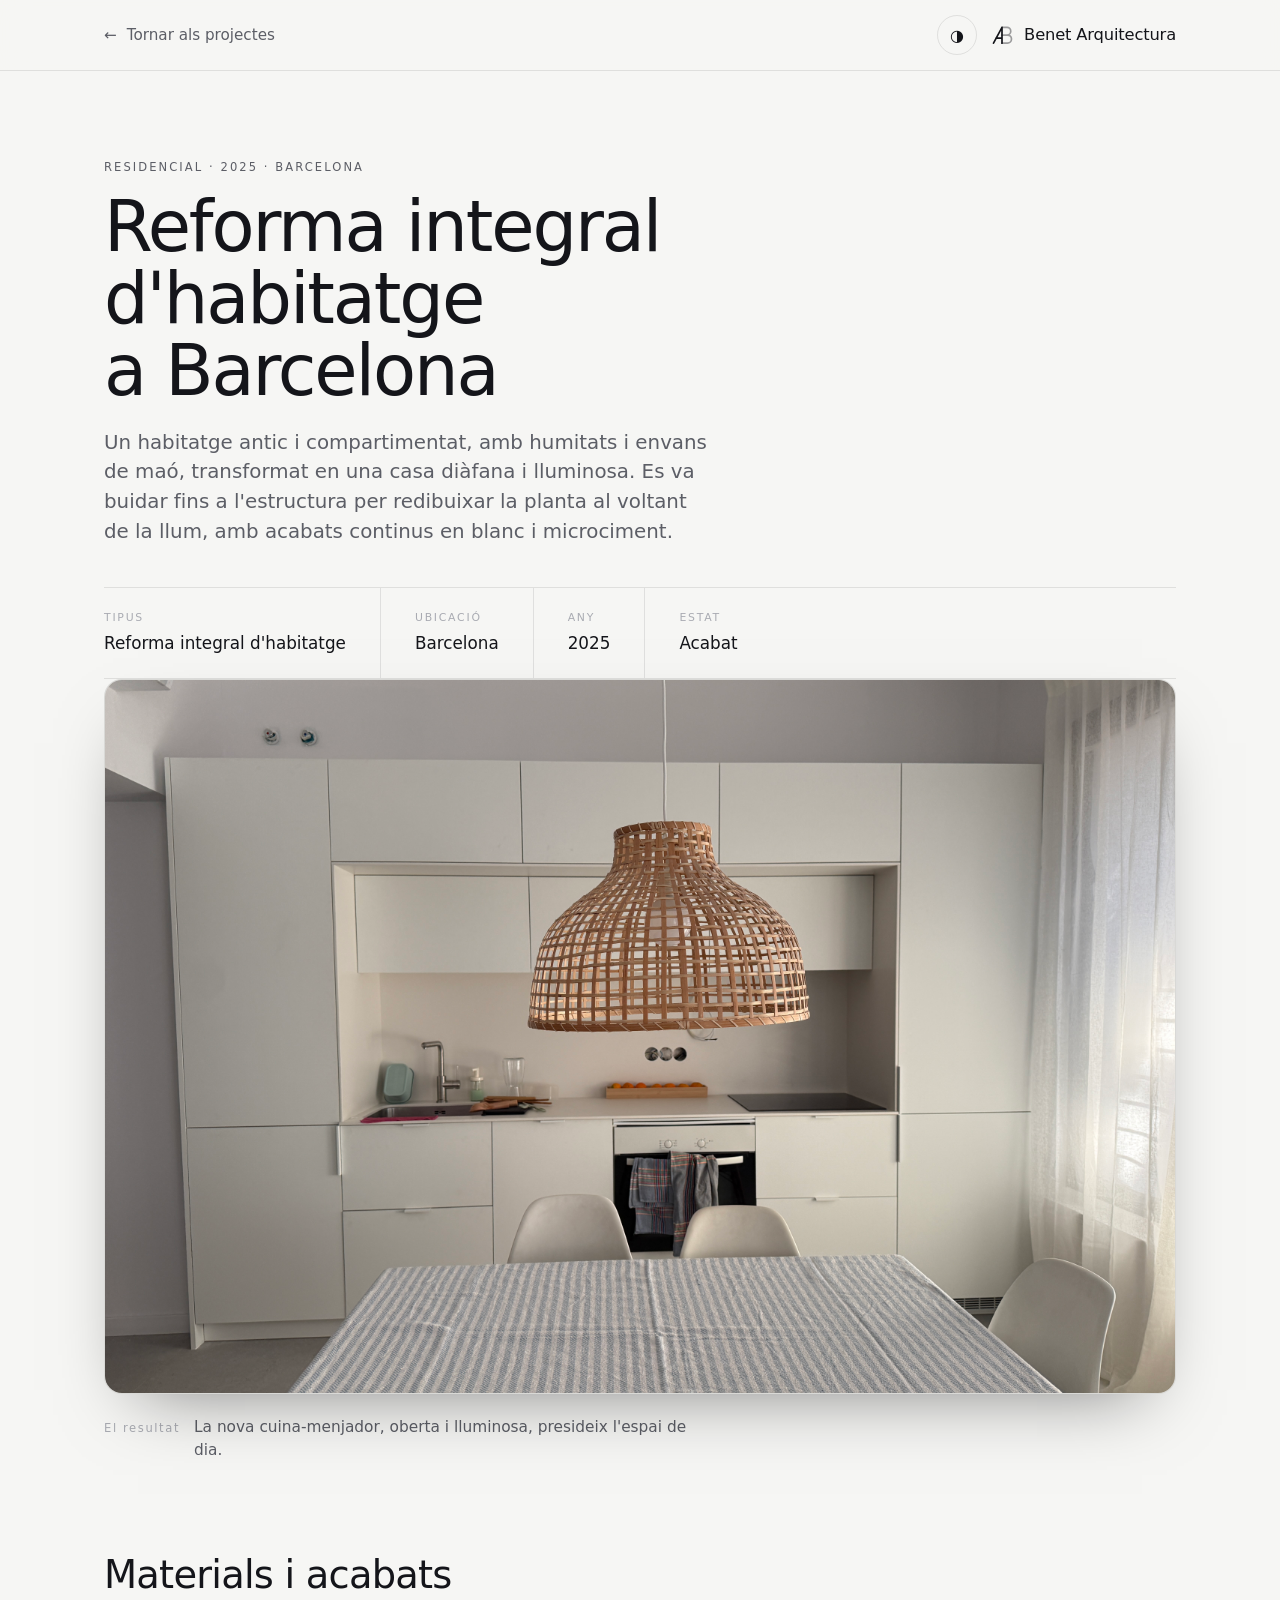
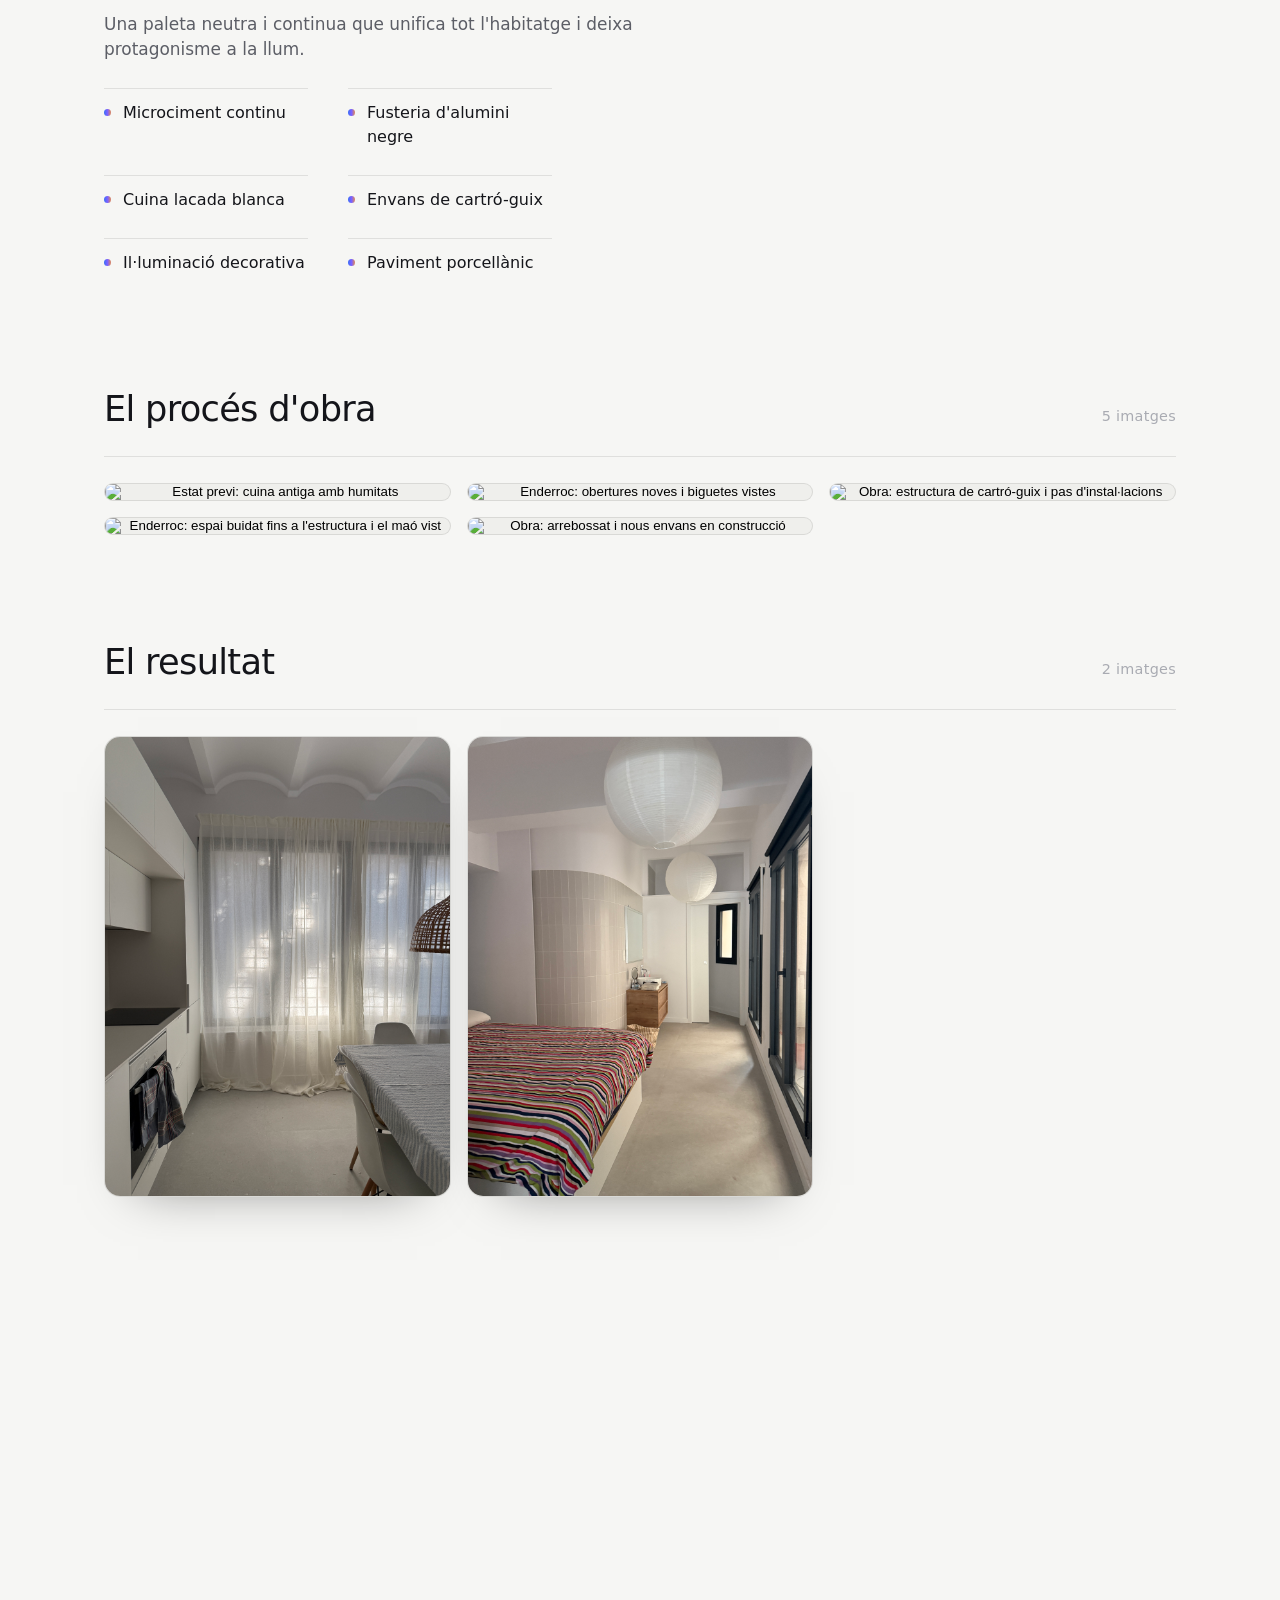
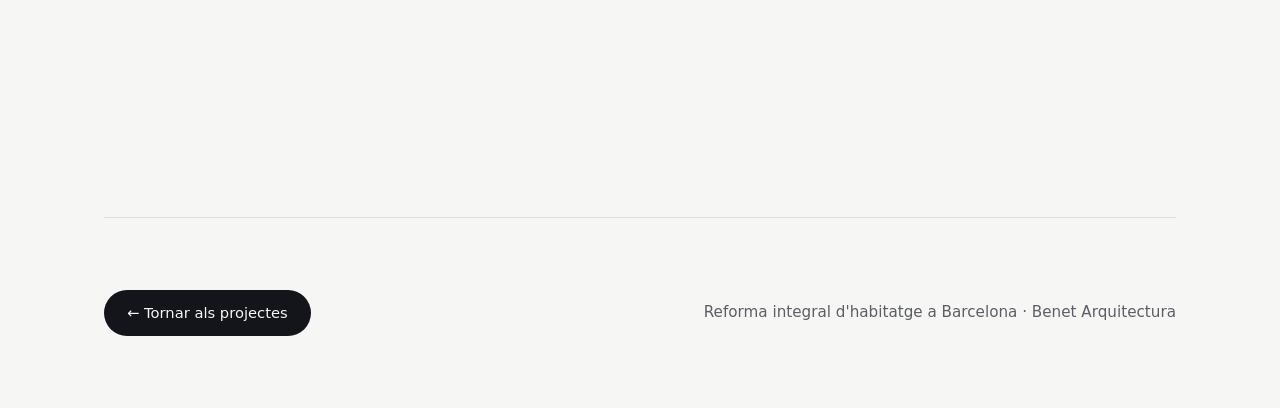
==== barcelona.html @ 20cf58ed "Lloc web de Benet Arquitectura Pàgina principal amb l'estudi i els projectes, pàgines de detall (Lle" ====
<!doctype html>
<html lang="ca">
<head>
<meta charset="utf-8" />
<meta name="viewport" content="width=device-width, initial-scale=1" />
<title>Reforma integral d'habitatge a Barcelona — Benet Arquitectura</title>
<link rel="stylesheet" href="styles.css" />
</head>
<body>

<!-- ============ TOP BAR ============ -->
<header class="topbar">
  <div class="wrap nav">
    <a class="backlink" href="index.html#barcelona"><span class="bk" aria-hidden="true">←</span> Tornar als projectes</a>
    <div class="navright">
      <button class="themebtn" id="theme" aria-label="Canviar entre tema clar i fosc">◑</button>
      <a class="brand" href="index.html" aria-label="Benet Arquitectura, inici">
        <span class="mark" aria-hidden="true"></span> Benet&nbsp;Arquitectura
      </a>
    </div>
  </div>
</header>

<main>
  <section class="project wrap">
    <div class="phead fade">
      <p class="eyebrow">Residencial · 2025 · Barcelona</p>
      <h1>Reforma integral d'habitatge a Barcelona</h1>
      <p class="lede">Un habitatge antic i compartimentat, amb humitats i envans de maó, transformat en una casa diàfana i lluminosa. Es va buidar fins a l'estructura per redibuixar la planta al voltant de la llum, amb acabats continus en blanc i microciment.</p>
    </div>

    <dl class="fitxa fade">
      <div><dt>Tipus</dt><dd>Reforma integral d'habitatge</dd></div>
      <div><dt>Ubicació</dt><dd>Barcelona</dd></div>
      <div><dt>Any</dt><dd>2025</dd></div>
      <div><dt>Estat</dt><dd>Acabat</dd></div>
    </dl>

    <!-- LEAD (result) -->
    <figure class="figure lead fade">
      <button class="frame zoom" aria-label="Ampliar la vista de la cuina acabada">
        <img src="assets/barcelona1/IMG_0934.JPG" alt="Cuina-menjador acabada, blanca, amb llum de ratan i taula" loading="lazy" />
        <span class="expand" aria-hidden="true">⤢</span>
      </button>
      <figcaption><span class="no">El resultat</span> La nova cuina-menjador, oberta i lluminosa, presideix l'espai de dia.</figcaption>
    </figure>

    <!-- MATERIALS -->
    <div class="matblock fade">
      <h2>Materials i acabats</h2>
      <p>Una paleta neutra i continua que unifica tot l'habitatge i deixa protagonisme a la llum.</p>
      <ul class="materials">
        <li><b></b> Microciment continu</li>
        <li><b></b> Fusteria d'alumini negre</li>
        <li><b></b> Cuina lacada blanca</li>
        <li><b></b> Envans de cartró-guix</li>
        <li><b></b> Il·luminació decorativa</li>
        <li><b></b> Paviment porcellànic</li>
      </ul>
    </div>

    <!-- PROCÉS D'OBRA (barcelona1/detall) -->
    <div class="galhead fade">
      <h2>El procés d'obra</h2>
      <span class="count">5 imatges</span>
    </div>
    <div class="mgrid">
      <button class="mitem zoom" aria-label="Ampliar imatge del procés"><img src="assets/barcelona1/detall/IMG_1309.jpg" alt="Estat previ: cuina antiga amb humitats" loading="lazy" /><span class="expand" aria-hidden="true">⤢</span></button>
      <button class="mitem zoom" aria-label="Ampliar imatge del procés"><img src="assets/barcelona1/detall/IMG_6568.jpg" alt="Enderroc: espai buidat fins a l'estructura i el maó vist" loading="lazy" /><span class="expand" aria-hidden="true">⤢</span></button>
      <button class="mitem zoom" aria-label="Ampliar imatge del procés"><img src="assets/barcelona1/detall/IMG_6637.jpg" alt="Enderroc: obertures noves i biguetes vistes" loading="lazy" /><span class="expand" aria-hidden="true">⤢</span></button>
      <button class="mitem zoom" aria-label="Ampliar imatge del procés"><img src="assets/barcelona1/detall/IMG_7129.jpg" alt="Obra: arrebossat i nous envans en construcció" loading="lazy" /><span class="expand" aria-hidden="true">⤢</span></button>
      <button class="mitem zoom" aria-label="Ampliar imatge del procés"><img src="assets/barcelona1/detall/IMG_8289.jpg" alt="Obra: estructura de cartró-guix i pas d'instal·lacions" loading="lazy" /><span class="expand" aria-hidden="true">⤢</span></button>
    </div>

    <!-- EL RESULTAT (barcelona1 root) -->
    <div class="galhead fade">
      <h2>El resultat</h2>
      <span class="count">2 imatges</span>
    </div>
    <div class="mgrid">
      <button class="mitem zoom" aria-label="Ampliar imatge del resultat"><img src="assets/barcelona1/IMG_0935.JPG" alt="Menjador acabat amb cortines lleugeres i llum natural" loading="lazy" /><span class="expand" aria-hidden="true">⤢</span></button>
      <button class="mitem zoom" aria-label="Ampliar imatge del resultat"><img src="assets/barcelona1/IMG_3198.JPG" alt="Estança acabada amb claraboia, microciment i llums de paper" loading="lazy" /><span class="expand" aria-hidden="true">⤢</span></button>
    </div>

    <!-- PULLQUOTE -->
    <section class="gap">
      <p class="pullquote fade">D'un pis fosc i ple d'envans a una casa <span class="accent">blanca, oberta i plena de llum.</span></p>
    </section>

    <!-- FOOT -->
    <div class="project-foot">
      <a class="btn btn-dark" href="index.html#barcelona">← Tornar als projectes</a>
      <span class="next">Reforma integral d'habitatge a Barcelona · Benet Arquitectura</span>
    </div>
  </section>
</main>

<!-- ============ LIGHTBOX ============ -->
<div class="lightbox" id="lightbox" role="dialog" aria-modal="true" aria-label="Visor de fotos">
  <button class="lb-close" id="lbClose" aria-label="Tancar (Esc)">×</button>
  <button class="lb-nav lb-prev" id="lbPrev" aria-label="Anterior">‹</button>
  <img id="lbImg" src="" alt="" />
  <button class="lb-nav lb-next" id="lbNext" aria-label="Següent">›</button>
  <div class="lb-cap"><span id="lbCap"></span><span class="lb-count" id="lbCount"></span></div>
</div>

<script>
(() => {
  "use strict";
  const root = document.documentElement;

  try { const t = localStorage.getItem("theme"); if (t) root.setAttribute("data-theme", t); } catch(e){}
  document.getElementById("theme").addEventListener("click", () => {
    const dark = matchMedia("(prefers-color-scheme: dark)").matches;
    const cur = root.getAttribute("data-theme") || (dark ? "dark" : "light");
    const next = cur === "dark" ? "light" : "dark";
    root.setAttribute("data-theme", next);
    try { localStorage.setItem("theme", next); } catch(e){}
  });

  const io = new IntersectionObserver((es) => {
    es.forEach(e => { if (e.isIntersecting){ e.target.classList.add("in"); io.unobserve(e.target); } });
  }, {threshold:.12});
  document.querySelectorAll(".fade").forEach(el => io.observe(el));

  const zooms = [...document.querySelectorAll(".zoom")];
  const lb = document.getElementById("lightbox");
  const lbImg = document.getElementById("lbImg");
  const lbCap = document.getElementById("lbCap");
  const lbCount = document.getElementById("lbCount");
  const shots = zooms.map(b => { const im = b.querySelector("img"); return {src: im.src, alt: im.alt}; });
  let idx = 0, lastFocus = null;
  const show = i => {
    idx = (i + shots.length) % shots.length;
    lbImg.src = shots[idx].src; lbImg.alt = shots[idx].alt;
    lbCap.textContent = shots[idx].alt; lbCount.textContent = (idx+1) + " / " + shots.length;
  };
  const open = i => { lastFocus = document.activeElement; show(i); lb.classList.add("open");
    document.body.style.overflow = "hidden"; document.getElementById("lbClose").focus(); };
  const close = () => { lb.classList.remove("open"); document.body.style.overflow = "";
    lbImg.src = ""; if (lastFocus) lastFocus.focus(); };
  zooms.forEach((b,i) => b.addEventListener("click", () => open(i)));
  document.getElementById("lbClose").onclick = close;
  document.getElementById("lbPrev").onclick = e => { e.stopPropagation(); show(idx-1); };
  document.getElementById("lbNext").onclick = e => { e.stopPropagation(); show(idx+1); };
  lb.addEventListener("click", e => { if (e.target === lb) close(); });
  addEventListener("keydown", e => {
    if (!lb.classList.contains("open")) return;
    if (e.key === "Escape") close();
    else if (e.key === "ArrowRight") show(idx+1);
    else if (e.key === "ArrowLeft") show(idx-1);
  });
})();
</script>
</body>
</html>
---- styles.css ----
/* ============================================================
   Alicia Serra — Architecture Studio
   Placeholder site. Swap the copy, links and project images
   (search for "REPLACE") for your own material.
   Look & motion inspired by antigravity.google, re-pitched
   for an architecture practice.
   ============================================================ */

*,*::before,*::after{box-sizing:border-box;margin:0;padding:0}

:root{
  --paper:#F6F6F4; --paper-2:#EFEFEC; --ink:#14151A; --muted:#A9ABB2;
  --sub:#5C5E66; --line:rgba(20,21,26,.10); --card:#FFFFFF;
  --panel:#0B0C0E; --panel-ink:#F4F5F7; --panel-sub:#8A8C93;
  --a1:#3b6ef6; --a2:#7b61ff; --a3:#e08a5a;
  --grad:linear-gradient(90deg,var(--a1),var(--a2),var(--a3));
  --font:"Google Sans","Product Sans",ui-sans-serif,system-ui,-apple-system,"Segoe UI",Roboto,Helvetica,Arial,sans-serif;
  --maxw:1200px;
  --ease:cubic-bezier(.22,.61,.36,1);
}
@media (prefers-color-scheme:dark){
  :root{ --paper:#0C0D10; --paper-2:#121318; --ink:#F3F4F7; --muted:#42444d;
    --sub:#A6A8B0; --line:rgba(255,255,255,.12); --card:#15161B; }
}
:root[data-theme="dark"]{ --paper:#0C0D10; --paper-2:#121318; --ink:#F3F4F7; --muted:#42444d;
  --sub:#A6A8B0; --line:rgba(255,255,255,.12); --card:#15161B; }
:root[data-theme="light"]{ --paper:#F6F6F4; --paper-2:#EFEFEC; --ink:#14151A; --muted:#A9ABB2;
  --sub:#5C5E66; --line:rgba(20,21,26,.10); --card:#FFFFFF; }

html{scroll-behavior:smooth}
body{
  font-family:var(--font); background:var(--paper); color:var(--ink);
  -webkit-font-smoothing:antialiased; text-rendering:optimizeLegibility;
  overflow-x:hidden; line-height:1.5;
}
a{color:inherit;text-decoration:none}
img{max-width:100%;display:block}
::selection{background:rgba(123,97,255,.22)}
:focus-visible{outline:2px solid var(--a2);outline-offset:3px;border-radius:4px}

.wrap{max-width:var(--maxw);margin-inline:auto;padding-inline:clamp(20px,5vw,64px)}
.eyebrow{font-size:.72rem;letter-spacing:.18em;text-transform:uppercase;color:var(--sub);font-weight:500}

/* caret shared by all typewriter elements */
.caret{display:inline-block;width:.5ch;height:.92em;margin-left:.04em;translate:0 .1em;
  background:var(--grad);border-radius:2px;animation:blink 1.05s steps(1) infinite}
@keyframes blink{0%,49%{opacity:1}50%,100%{opacity:0}}

/* ---------- nav ---------- */
header{position:fixed;inset:0 0 auto 0;z-index:50;transition:background .4s,border-color .4s,backdrop-filter .4s}
header.scrolled{background:color-mix(in srgb,var(--paper) 82%,transparent);backdrop-filter:blur(14px);border-bottom:1px solid var(--line)}
.nav{display:flex;align-items:center;justify-content:space-between;height:74px}
.brand{display:flex;align-items:center;gap:11px;font-weight:500;font-size:1.02rem;letter-spacing:-.01em}
/* logo mark — minimal "AB" monogram (A ink, B softer), sized in em so it
   matches the wordmark height and stays vertically aligned. */
.mark{width:1.35em;height:1.2em;flex:none;position:relative;background:transparent;border:0}
.mark::before,.mark::after{content:"";position:absolute;inset:0}
.mark::before{background:var(--ink);
  -webkit-mask:url("data:image/svg+xml,%3Csvg xmlns='http://www.w3.org/2000/svg' viewBox='0 0 44 40'%3E%3Cpath d='M22 5 L5 36 M22 5 V36 M10 26 H22' fill='none' stroke='%23000' stroke-width='3.4' stroke-linecap='round' stroke-linejoin='round'/%3E%3C/svg%3E") center/contain no-repeat;
          mask:url("data:image/svg+xml,%3Csvg xmlns='http://www.w3.org/2000/svg' viewBox='0 0 44 40'%3E%3Cpath d='M22 5 L5 36 M22 5 V36 M10 26 H22' fill='none' stroke='%23000' stroke-width='3.4' stroke-linecap='round' stroke-linejoin='round'/%3E%3C/svg%3E") center/contain no-repeat}
.mark::after{background:color-mix(in srgb,var(--ink) 40%,transparent);
  -webkit-mask:url("data:image/svg+xml,%3Csvg xmlns='http://www.w3.org/2000/svg' viewBox='0 0 44 40'%3E%3Cpath d='M22 5 H32 A7.5 7.5 0 0 1 32 20 H22 M22 20 H33 A8 8 0 0 1 33 36 H22' fill='none' stroke='%23000' stroke-width='3.4' stroke-linecap='round' stroke-linejoin='round'/%3E%3C/svg%3E") center/contain no-repeat;
          mask:url("data:image/svg+xml,%3Csvg xmlns='http://www.w3.org/2000/svg' viewBox='0 0 44 40'%3E%3Cpath d='M22 5 H32 A7.5 7.5 0 0 1 32 20 H22 M22 20 H33 A8 8 0 0 1 33 36 H22' fill='none' stroke='%23000' stroke-width='3.4' stroke-linecap='round' stroke-linejoin='round'/%3E%3C/svg%3E") center/contain no-repeat}
.navlinks{display:flex;gap:34px;font-size:.94rem;color:var(--sub)}
.navlinks a{transition:color .2s}.navlinks a:hover{color:var(--ink)}
.navright{display:flex;align-items:center;gap:14px}
.btn{display:inline-flex;align-items:center;gap:8px;border-radius:999px;font-size:.92rem;
  font-weight:500;padding:11px 22px;border:1px solid transparent;cursor:pointer;transition:transform .2s var(--ease),background .25s,color .25s,border-color .25s}
.btn:hover{transform:translateY(-2px)}
.btn-dark{background:var(--ink);color:var(--paper)}
.btn-ghost{background:transparent;color:var(--ink);border-color:var(--line)}
.btn-ghost:hover{border-color:color-mix(in srgb,var(--ink) 40%,transparent)}
.btn-light{background:var(--paper);color:var(--ink)}
.themebtn{width:40px;height:40px;padding:0;justify-content:center;border-radius:999px;
  background:transparent;border:1px solid var(--line);color:var(--ink);cursor:pointer;font-size:1rem;transition:border-color .2s,transform .2s}
.themebtn:hover{transform:translateY(-2px)}
@media(max-width:860px){.navlinks{display:none}}

/* ---------- hero ---------- */
.hero{padding-top:150px;text-align:center}
.hero h1{font-size:clamp(2.6rem,7vw,5.6rem);font-weight:300;line-height:1.02;
  letter-spacing:-.03em;text-wrap:balance;max-width:16ch;margin-inline:auto;min-height:1.02em}
.hero p.lede{margin:26px auto 0;max-width:52ch;color:var(--sub);font-size:clamp(1.05rem,1.6vw,1.22rem);font-weight:400}
.hero .cta{display:flex;gap:14px;justify-content:center;flex-wrap:wrap;margin-top:38px}

.stage{margin-top:64px;border-radius:26px;overflow:hidden;position:relative;
  background:var(--panel);aspect-ratio:16/8.4;min-height:340px}
.stage canvas{position:absolute;inset:0;width:100%;height:100%;display:block}
.stage .stage-cap{position:absolute;left:0;right:0;bottom:0;padding:34px clamp(22px,4vw,52px);
  display:flex;justify-content:space-between;align-items:flex-end;gap:20px;
  color:var(--panel-ink);text-align:left;
  background:linear-gradient(to top,rgba(0,0,0,.6),transparent)}
.stage .stage-cap h3{font-weight:400;font-size:clamp(1.1rem,2.1vw,1.6rem);letter-spacing:-.02em;max-width:22ch}
.stage .stage-cap span{color:var(--panel-sub);font-size:.82rem;letter-spacing:.16em;text-transform:uppercase;white-space:nowrap}
@media(max-width:640px){.stage .stage-cap{flex-direction:column;align-items:flex-start;gap:8px}}

/* ---------- section rhythm ---------- */
section{position:relative}
.gap{padding-block:clamp(90px,13vw,170px)}
.gap-sm{padding-block:clamp(64px,9vw,120px)}

/* ---------- big reveal statement ---------- */
.statement p{font-size:clamp(1.7rem,4.4vw,3.4rem);font-weight:300;line-height:1.16;
  letter-spacing:-.02em;max-width:20ch}
.statement .word{color:var(--muted);transition:color .5s var(--ease)}
.statement .word.lit{color:var(--ink)}
.statement .accent.lit{color:transparent;background:var(--grad);-webkit-background-clip:text;background-clip:text}

/* ---------- alternating project features ---------- */
.feat{display:grid;grid-template-columns:1fr 1fr;gap:clamp(32px,6vw,90px);align-items:center;
  padding-block:clamp(46px,7vw,86px)}
.feat .txt{max-width:34ch}
.feat.rev .txt{order:2}
.feat.rev .media{order:1}
.feat h2{font-size:clamp(2rem,4.4vw,3.4rem);font-weight:300;letter-spacing:-.03em;line-height:1.03;margin:14px 0 18px}
.feat .desc{color:var(--sub);font-size:1.06rem;max-width:38ch}
.feat .meta{display:flex;gap:22px;margin:26px 0 24px;flex-wrap:wrap}
.feat .meta div{display:flex;flex-direction:column;gap:3px}
.feat .meta dt{font-size:.68rem;letter-spacing:.16em;text-transform:uppercase;color:var(--muted)}
.feat .meta dd{font-size:.96rem;color:var(--ink)}
.link{display:inline-flex;align-items:center;gap:9px;font-weight:500;font-size:.98rem}
.link .arw{transition:transform .3s var(--ease)}
.link:hover .arw{transform:translateX(6px)}
.link::before{content:"";width:20px;height:20px;border-radius:999px;background:var(--grad);
  display:inline-block;-webkit-mask:none}
@media(max-width:820px){
  .feat{grid-template-columns:1fr;gap:34px}
  .feat.rev .txt{order:1}.feat.rev .media{order:2}
}

/* project image placeholder (floating on soft glow) */
.shot{position:relative;isolation:isolate}
.shot-glow{position:absolute;inset:-8% -6% -14% -6%;z-index:-1;filter:blur(46px);opacity:.55;
  background:radial-gradient(60% 70% at 30% 30%,var(--h1),transparent 70%),
             radial-gradient(60% 70% at 75% 70%,var(--h2),transparent 70%)}
.shot-frame{position:relative;border-radius:20px;overflow:hidden;aspect-ratio:4/3.1;
  background:
    linear-gradient(135deg,color-mix(in srgb,var(--h1) 22%,#0b0c0e),color-mix(in srgb,var(--h2) 20%,#101118));
  box-shadow:0 30px 70px -30px rgba(0,0,0,.5);border:1px solid rgba(255,255,255,.06)}
.shot-frame::before{content:"";position:absolute;inset:0;opacity:.5;
  background-image:linear-gradient(rgba(255,255,255,.09) 1px,transparent 1px),
                   linear-gradient(90deg,rgba(255,255,255,.09) 1px,transparent 1px);
  background-size:38px 38px;mask:radial-gradient(120% 120% at 50% 40%,#000,transparent 78%)}
.shot-label{position:absolute;inset:0;display:flex;flex-direction:column;gap:6px;
  align-items:center;justify-content:center;text-align:center;color:rgba(255,255,255,.78);
  font-size:.9rem;letter-spacing:.02em}
.shot-label em{font-style:normal;font-size:.74rem;letter-spacing:.14em;text-transform:uppercase;color:rgba(255,255,255,.45)}

/* ---------- real project gallery ---------- */
.gallery{display:grid;grid-template-columns:1.12fr .88fr;grid-template-rows:1fr 1fr;
  gap:14px;aspect-ratio:1/1.06}
.gitem{position:relative;border:0;padding:0;margin:0;cursor:zoom-in;border-radius:16px;
  overflow:hidden;background:var(--paper-2);box-shadow:0 24px 55px -32px rgba(0,0,0,.55);
  border:1px solid var(--line)}
.gitem.tall{grid-row:1 / span 2}
.gitem img{width:100%;height:100%;object-fit:cover;display:block;transition:transform .7s var(--ease)}
.gitem:hover img,.gitem:focus-visible img{transform:scale(1.05)}
.gitem .expand{position:absolute;right:12px;bottom:12px;width:36px;height:36px;
  display:grid;place-items:center;border-radius:11px;background:rgba(12,13,16,.5);
  color:#fff;font-size:1.05rem;backdrop-filter:blur(6px);opacity:0;transition:opacity .3s}
.gitem:hover .expand,.gitem:focus-visible .expand{opacity:1}
.hint{font-size:.9rem;color:var(--muted);margin-top:22px}
@media(max-width:600px){
  .gallery{grid-template-columns:1fr;grid-auto-rows:auto;aspect-ratio:auto}
  .gitem.tall{grid-row:auto;aspect-ratio:3/4}
  .gitem{aspect-ratio:3/2}
}

/* ---------- lightbox ---------- */
.lightbox{position:fixed;inset:0;z-index:100;display:none;place-items:center;
  background:rgba(8,9,11,.94);backdrop-filter:blur(8px);padding:24px}
.lightbox.open{display:grid}
.lightbox img{max-width:92vw;max-height:85vh;object-fit:contain;border-radius:10px;
  box-shadow:0 30px 90px -20px rgba(0,0,0,.7);user-select:none;-webkit-user-drag:none}
.lb-close,.lb-nav{position:fixed;border:1px solid rgba(255,255,255,.22);
  background:rgba(255,255,255,.08);color:#fff;cursor:pointer;border-radius:999px;
  display:grid;place-items:center;transition:background .2s,transform .2s;z-index:2}
.lb-close:hover,.lb-nav:hover{background:rgba(255,255,255,.2);transform:scale(1.07)}
.lb-close{top:22px;right:22px;width:46px;height:46px;font-size:1.5rem;line-height:1}
.lb-nav{top:50%;translate:0 -50%;width:54px;height:54px;font-size:1.7rem;line-height:1}
.lb-prev{left:22px}.lb-next{right:22px}
.lb-cap{position:fixed;bottom:22px;left:0;right:0;text-align:center;
  color:rgba(255,255,255,.82);font-size:.92rem;padding-inline:80px}
.lb-count{color:rgba(255,255,255,.5);margin-left:12px;font-variant-numeric:tabular-nums}
@media(max-width:600px){.lb-nav{width:44px;height:44px;font-size:1.4rem}
  .lb-prev{left:10px}.lb-next{right:10px}.lb-cap{padding-inline:20px;bottom:14px}}

/* ---------- keyword marquee ---------- */
.marquee{overflow:hidden;-webkit-mask:linear-gradient(90deg,transparent,#000 12%,#000 88%,transparent);
  mask:linear-gradient(90deg,transparent,#000 12%,#000 88%,transparent)}
.marquee-row{display:flex;gap:16px;width:max-content;animation:slide 42s linear infinite}
.marquee:hover .marquee-row{animation-play-state:paused}
@keyframes slide{to{transform:translateX(-50%)}}
.chip{display:inline-flex;align-items:center;gap:10px;white-space:nowrap;
  border:1px solid var(--line);border-radius:999px;padding:13px 22px;font-size:.98rem;color:var(--sub);background:var(--card)}
.chip b{width:8px;height:8px;border-radius:999px;background:var(--grad);flex:none}

/* ---------- practice carousel ---------- */
.head-row{display:flex;justify-content:space-between;align-items:flex-end;gap:20px;margin-bottom:36px;flex-wrap:wrap}
.head-row h2{font-size:clamp(1.9rem,4vw,3rem);font-weight:300;letter-spacing:-.03em}
.carousel{display:flex;gap:22px;overflow-x:auto;scroll-snap-type:x mandatory;
  padding-bottom:8px;scrollbar-width:none}
.carousel::-webkit-scrollbar{display:none}
.pcard{scroll-snap-align:start;flex:0 0 clamp(280px,42%,440px);border-radius:20px;overflow:hidden;
  background:var(--panel);color:var(--panel-ink);position:relative;aspect-ratio:5/6;
  display:flex;flex-direction:column;justify-content:flex-end;padding:30px}
.pcard .pc-bg{position:absolute;inset:0;z-index:0;opacity:.9;
  background:linear-gradient(160deg,color-mix(in srgb,var(--h1) 40%,#0b0c0e),color-mix(in srgb,var(--h2) 30%,#0b0c0e))}
.pcard .pc-bg::after{content:"";position:absolute;inset:0;
  background-image:linear-gradient(rgba(255,255,255,.08) 1px,transparent 1px),linear-gradient(90deg,rgba(255,255,255,.08) 1px,transparent 1px);
  background-size:34px 34px;mask:radial-gradient(130% 100% at 50% 0%,#000,transparent 75%)}
.pcard .pc-in{position:relative;z-index:1}
.pcard h3{font-size:1.5rem;font-weight:400;letter-spacing:-.02em;min-height:1.2em}
.pcard p{color:var(--panel-sub);margin-top:10px;font-size:.96rem;max-width:30ch}
.arrows{display:flex;gap:10px}
.arrows button{width:44px;height:44px;border-radius:999px;border:1px solid var(--line);
  background:var(--card);color:var(--ink);cursor:pointer;font-size:1.1rem;transition:transform .2s,border-color .2s}
.arrows button:hover{transform:translateY(-2px);border-color:color-mix(in srgb,var(--ink) 35%,transparent)}

/* ---------- stats ---------- */
.stats{display:grid;grid-template-columns:repeat(4,1fr);gap:24px;border-top:1px solid var(--line);padding-top:44px}
.stats .n{font-size:clamp(2.2rem,4.6vw,3.4rem);font-weight:300;letter-spacing:-.03em;font-variant-numeric:tabular-nums}
.stats .l{color:var(--sub);font-size:.92rem;margin-top:4px}
@media(max-width:640px){.stats{grid-template-columns:repeat(2,1fr);gap:34px 20px}}

/* ---------- CTA dark panel ---------- */
.ctaPanel{border-radius:26px;overflow:hidden;position:relative;background:var(--panel);color:var(--panel-ink)}
.ctaPanel canvas{position:absolute;inset:0;width:100%;height:100%}
.ctaPanel .cta-in{position:relative;z-index:1;text-align:center;padding:clamp(64px,10vw,120px) 24px}
.ctaPanel h2{font-size:clamp(2.2rem,5.4vw,4rem);font-weight:300;letter-spacing:-.03em;min-height:1.05em;line-height:1.05}
.ctaPanel .cta{display:flex;gap:14px;justify-content:center;flex-wrap:wrap;margin-top:34px}
.btn-white{background:#fff;color:#111}
.btn-outline{background:transparent;color:var(--panel-ink);border-color:rgba(255,255,255,.28)}
.btn-outline:hover{border-color:rgba(255,255,255,.6)}

/* ---------- footer ---------- */
footer{border-top:1px solid var(--line);margin-top:clamp(80px,12vw,150px)}
.foot{display:grid;grid-template-columns:1.6fr 1fr 1fr 1fr;gap:36px;padding-block:clamp(56px,8vw,90px)}
.foot h2{font-size:clamp(2rem,4.6vw,3.2rem);font-weight:300;letter-spacing:-.03em}
.foot .fmark{display:flex;align-items:center;gap:11px;margin-top:20px;color:var(--sub);font-size:.92rem}
.foot .col h4{font-size:.72rem;letter-spacing:.16em;text-transform:uppercase;color:var(--muted);margin-bottom:16px;font-weight:500}
.foot .col a{display:block;color:var(--sub);padding:6px 0;transition:color .2s}
.foot .col a:hover{color:var(--ink)}
.legal{display:flex;justify-content:space-between;gap:16px;flex-wrap:wrap;
  border-top:1px solid var(--line);padding-block:26px;color:var(--muted);font-size:.85rem}
@media(max-width:820px){.foot{grid-template-columns:1fr 1fr;gap:40px 28px}}

/* ---------- scroll reveal ---------- */
.fade{opacity:0;transform:translateY(26px);transition:opacity .9s var(--ease),transform .9s var(--ease)}
.fade.in{opacity:1;transform:none}

@media (prefers-reduced-motion:reduce){
  *{animation-duration:.001ms!important;animation-iteration-count:1!important;transition-duration:.001ms!important;scroll-behavior:auto!important}
  .fade{opacity:1;transform:none}
  .caret{display:none}
}

/* ==========================================================
   PROJECT DETAIL PAGE (cuina.html) — same tokens & type
   ========================================================== */
.topbar{position:sticky;top:0;z-index:50;background:color-mix(in srgb,var(--paper) 84%,transparent);
  backdrop-filter:blur(14px);border-bottom:1px solid var(--line)}
.topbar .nav{height:70px}
.backlink{display:inline-flex;align-items:center;gap:10px;color:var(--sub);font-size:.95rem;font-weight:500;transition:color .2s}
.backlink:hover{color:var(--ink)}
.backlink .bk{display:inline-block;transition:transform .3s var(--ease)}
.backlink:hover .bk{transform:translateX(-5px)}

.project{padding-top:clamp(48px,7vw,88px)}
.phead{max-width:60ch}
.phead h1{font-size:clamp(2.4rem,6vw,4.4rem);font-weight:300;letter-spacing:-.03em;line-height:1.02;
  margin:16px 0 20px;text-wrap:balance}
.phead .lede{color:var(--sub);font-size:clamp(1.05rem,1.6vw,1.24rem);max-width:52ch}

.fitxa{display:flex;flex-wrap:wrap;gap:0;margin-top:40px;border-top:1px solid var(--line);
  border-bottom:1px solid var(--line)}
.fitxa div{display:flex;flex-direction:column;gap:5px;padding:22px 34px 22px 0;
  margin-right:34px;border-right:1px solid var(--line)}
.fitxa div:last-child{border-right:0;margin-right:0;padding-right:0}
.fitxa dt{font-size:.68rem;letter-spacing:.16em;text-transform:uppercase;color:var(--muted)}
.fitxa dd{font-size:1.05rem;color:var(--ink)}
@media(max-width:600px){
  .fitxa div{padding:16px 20px 16px 0;margin-right:20px}
}

/* figures */
.figures{display:flex;flex-direction:column;gap:clamp(26px,5vw,64px);margin-top:clamp(46px,7vw,90px)}
.figure{margin:0;position:relative}
.figure .frame{position:relative;border-radius:18px;overflow:hidden;background:var(--paper-2);
  border:1px solid var(--line);box-shadow:0 30px 70px -34px rgba(0,0,0,.5);cursor:zoom-in}
.figure img{width:100%;height:100%;object-fit:cover;display:block;transition:transform .7s var(--ease)}
.figure .frame:hover img,.figure .frame:focus-visible img{transform:scale(1.035)}
.figure .frame .expand{position:absolute;right:14px;bottom:14px;width:38px;height:38px;
  display:grid;place-items:center;border-radius:11px;background:rgba(12,13,16,.5);color:#fff;
  font-size:1.05rem;backdrop-filter:blur(6px);opacity:0;transition:opacity .3s}
.figure .frame:hover .expand,.figure .frame:focus-visible .expand{opacity:1}
figcaption{display:flex;gap:14px;align-items:baseline;margin-top:16px;color:var(--sub);font-size:.96rem;max-width:60ch}
figcaption .no{font-size:.72rem;letter-spacing:.14em;color:var(--muted);font-variant-numeric:tabular-nums;flex:none}

/* editorial two-up: portrait + note */
.duo{display:grid;grid-template-columns:1fr .9fr;gap:clamp(26px,5vw,58px);align-items:center}
.duo .note{max-width:40ch}
.duo .note h2{font-size:clamp(1.6rem,3.4vw,2.6rem);font-weight:300;letter-spacing:-.02em;line-height:1.08;margin-bottom:18px}
.duo .note p{color:var(--sub);font-size:1.06rem}
.duo .figure .frame{aspect-ratio:3/4}
@media(max-width:820px){.duo{grid-template-columns:1fr;gap:30px}.duo .note{order:-1}}

/* materials list */
.materials{display:grid;grid-template-columns:repeat(2,1fr);gap:14px 40px;margin-top:26px;max-width:44ch}
.materials li{list-style:none;display:flex;gap:12px;align-items:baseline;color:var(--ink);
  padding:12px 0;border-top:1px solid var(--line);font-size:1rem}
.materials li b{width:7px;height:7px;border-radius:999px;background:var(--grad);flex:none;translate:0 -2px}
@media(max-width:520px){.materials{grid-template-columns:1fr}}

.pullquote{font-size:clamp(1.6rem,3.6vw,2.8rem);font-weight:300;letter-spacing:-.02em;line-height:1.18;
  text-wrap:balance;max-width:22ch;margin-inline:auto;text-align:center}
.pullquote .accent{color:transparent;background:var(--grad);-webkit-background-clip:text;background-clip:text}

.project-foot{border-top:1px solid var(--line);margin-top:clamp(70px,10vw,130px);
  padding-block:clamp(40px,6vw,72px);display:flex;justify-content:space-between;align-items:center;
  gap:20px;flex-wrap:wrap}
.project-foot .next{color:var(--sub);font-size:.95rem}

/* lead hero on the project page */
.figure.lead .frame{aspect-ratio:3/2}

/* materials block */
.matblock{margin-top:clamp(46px,7vw,84px);max-width:60ch}
.matblock h2{font-size:clamp(1.6rem,3.4vw,2.4rem);font-weight:300;letter-spacing:-.02em;margin-bottom:8px}
.matblock p{color:var(--sub);font-size:1.06rem}

/* gallery heading */
.galhead{display:flex;justify-content:space-between;align-items:baseline;gap:16px;
  margin-top:clamp(56px,8vw,96px);padding-bottom:20px;border-bottom:1px solid var(--line)}
.galhead h2{font-size:clamp(1.5rem,3vw,2.2rem);font-weight:300;letter-spacing:-.02em}
.galhead .count{color:var(--muted);font-size:.9rem;letter-spacing:.02em;font-variant-numeric:tabular-nums}

/* masonry gallery (all photos) */
.mgrid{columns:3;column-gap:16px;margin-top:26px}
@media(max-width:900px){.mgrid{columns:2}}
@media(max-width:560px){.mgrid{columns:1}}
.mitem{break-inside:avoid;width:100%;margin:0 0 16px;padding:0;display:block;position:relative;
  border:1px solid var(--line);background:var(--paper-2);border-radius:16px;overflow:hidden;
  cursor:zoom-in;box-shadow:0 22px 50px -34px rgba(0,0,0,.5)}
.mitem img{width:100%;height:auto;display:block;transition:transform .7s var(--ease)}
.mitem:hover img,.mitem:focus-visible img{transform:scale(1.045)}
.mitem .expand{position:absolute;right:12px;bottom:12px;width:36px;height:36px;display:grid;
  place-items:center;border-radius:11px;background:rgba(12,13,16,.5);color:#fff;font-size:1.05rem;
  backdrop-filter:blur(6px);opacity:0;transition:opacity .3s}
.mitem:hover .expand,.mitem:focus-visible .expand{opacity:1}

/* single cover image (main page project teaser) */
.cover{display:block;border-radius:20px;overflow:hidden;position:relative;aspect-ratio:4/3.1;
  border:1px solid var(--line);box-shadow:0 30px 70px -30px rgba(0,0,0,.5)}
.cover img{width:100%;height:100%;object-fit:cover;display:block;transition:transform .7s var(--ease)}
.cover:hover img,.cover:focus-visible img{transform:scale(1.05)}
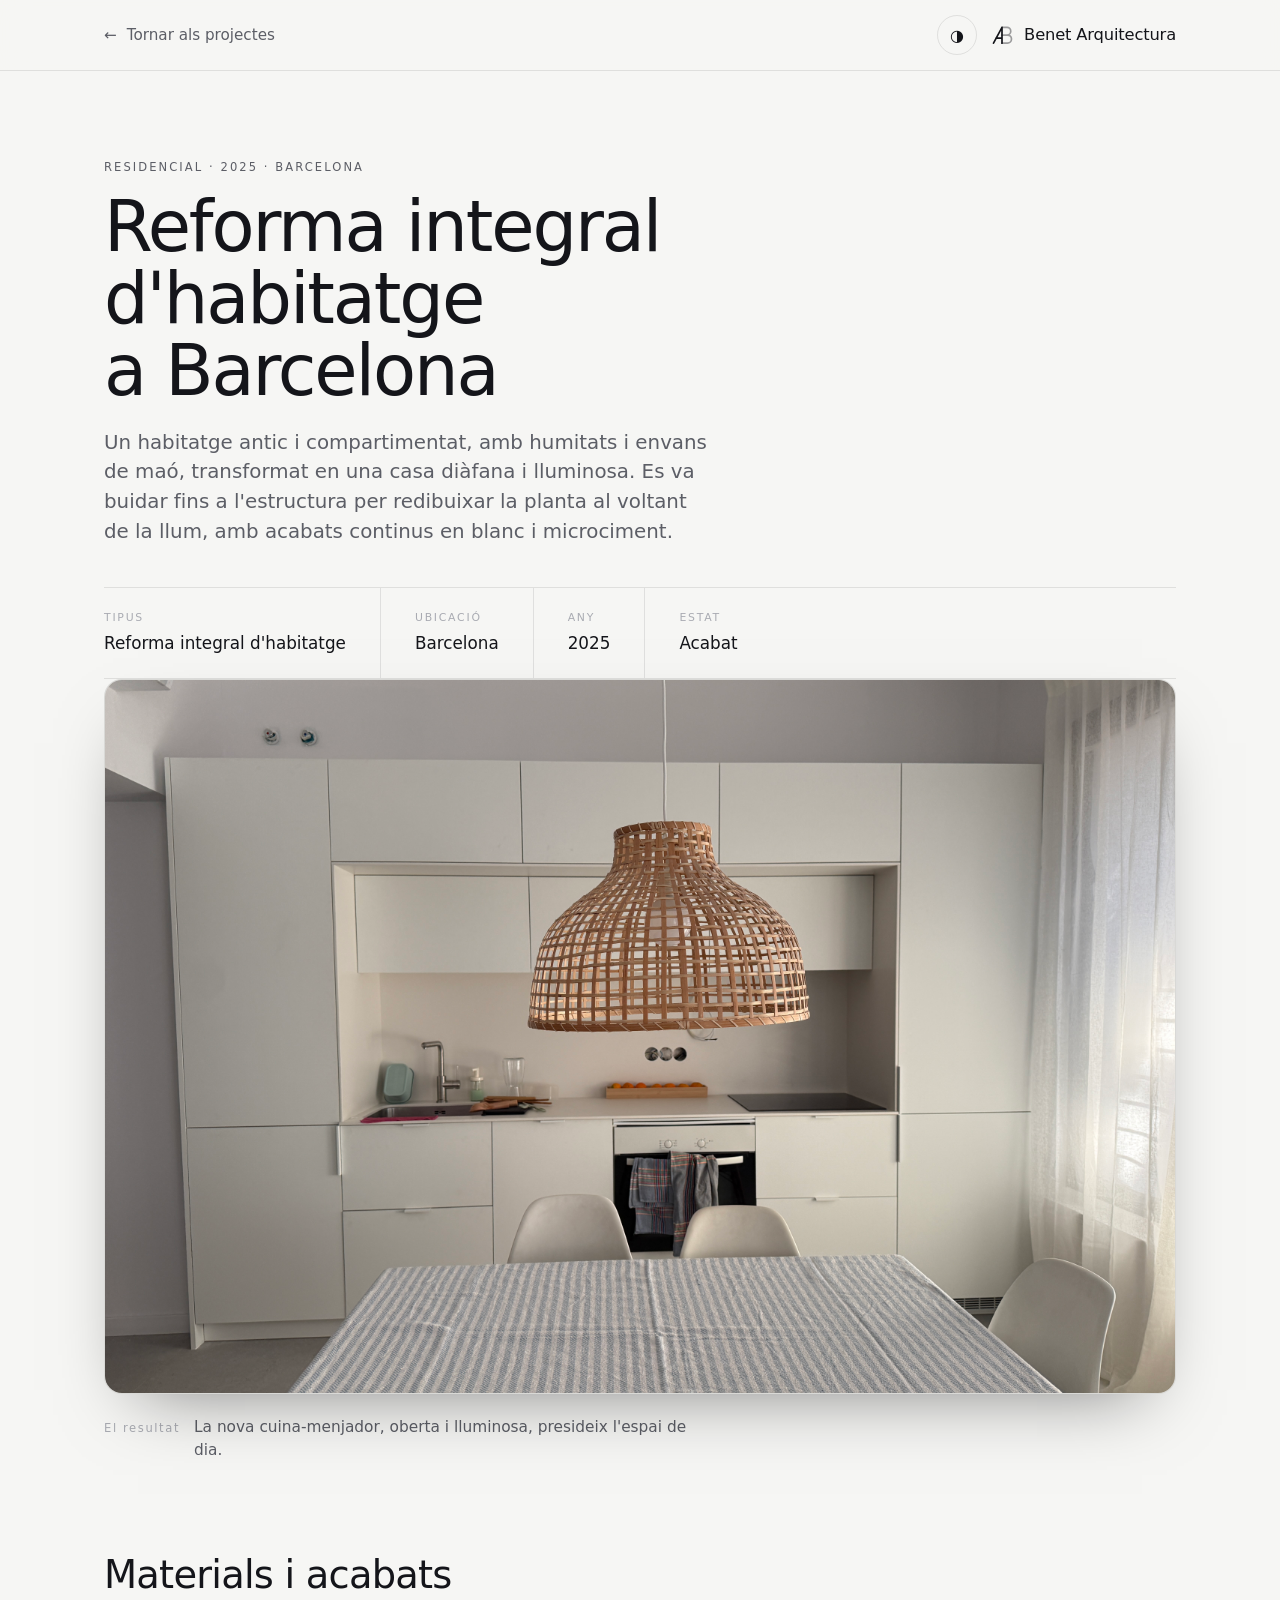
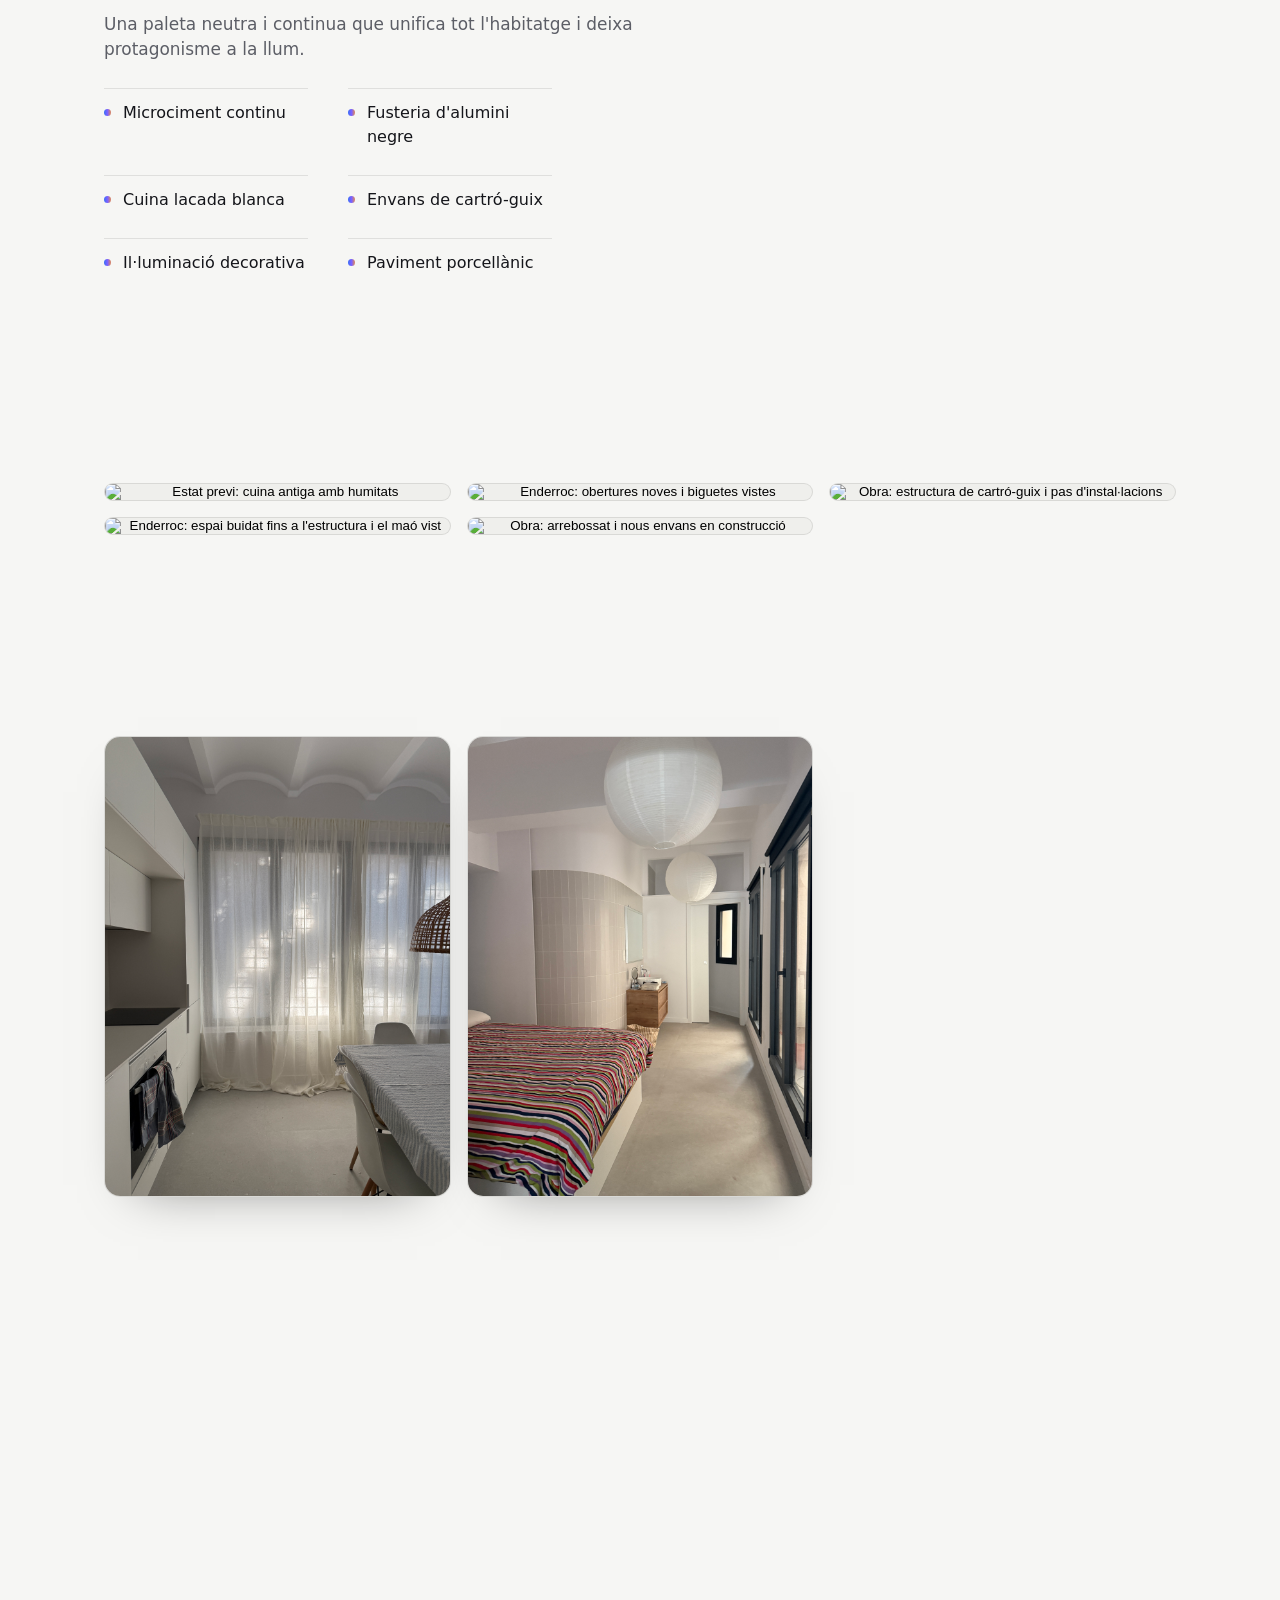
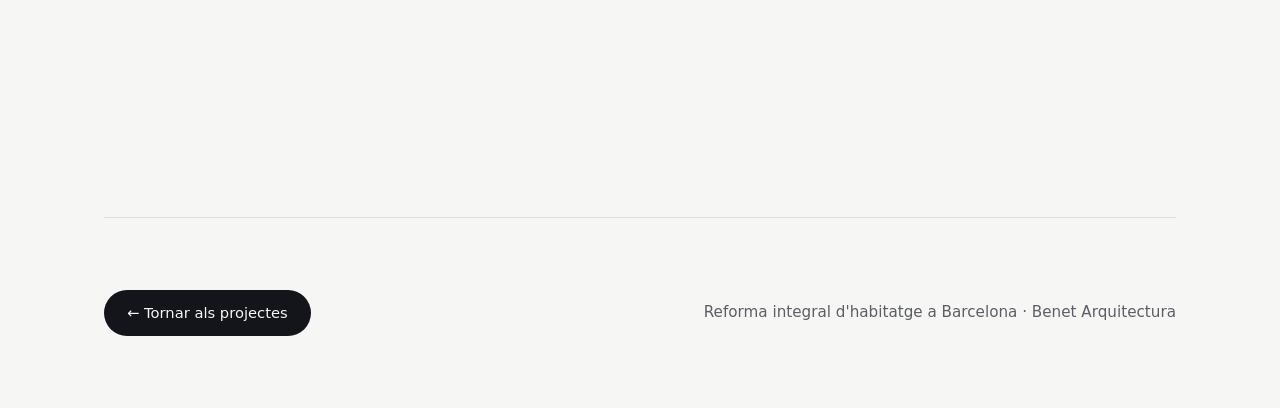
==== commit d975bf30: "Unifica el JavaScript en un script.js compartit" ====
--- a/barcelona.html
+++ b/barcelona.html
@@ -104,53 +104,6 @@
   <div class="lb-cap"><span id="lbCap"></span><span class="lb-count" id="lbCount"></span></div>
 </div>
 
-<script>
-(() => {
-  "use strict";
-  const root = document.documentElement;
-
-  try { const t = localStorage.getItem("theme"); if (t) root.setAttribute("data-theme", t); } catch(e){}
-  document.getElementById("theme").addEventListener("click", () => {
-    const dark = matchMedia("(prefers-color-scheme: dark)").matches;
-    const cur = root.getAttribute("data-theme") || (dark ? "dark" : "light");
-    const next = cur === "dark" ? "light" : "dark";
-    root.setAttribute("data-theme", next);
-    try { localStorage.setItem("theme", next); } catch(e){}
-  });
-
-  const io = new IntersectionObserver((es) => {
-    es.forEach(e => { if (e.isIntersecting){ e.target.classList.add("in"); io.unobserve(e.target); } });
-  }, {threshold:.12});
-  document.querySelectorAll(".fade").forEach(el => io.observe(el));
-
-  const zooms = [...document.querySelectorAll(".zoom")];
-  const lb = document.getElementById("lightbox");
-  const lbImg = document.getElementById("lbImg");
-  const lbCap = document.getElementById("lbCap");
-  const lbCount = document.getElementById("lbCount");
-  const shots = zooms.map(b => { const im = b.querySelector("img"); return {src: im.src, alt: im.alt}; });
-  let idx = 0, lastFocus = null;
-  const show = i => {
-    idx = (i + shots.length) % shots.length;
-    lbImg.src = shots[idx].src; lbImg.alt = shots[idx].alt;
-    lbCap.textContent = shots[idx].alt; lbCount.textContent = (idx+1) + " / " + shots.length;
-  };
-  const open = i => { lastFocus = document.activeElement; show(i); lb.classList.add("open");
-    document.body.style.overflow = "hidden"; document.getElementById("lbClose").focus(); };
-  const close = () => { lb.classList.remove("open"); document.body.style.overflow = "";
-    lbImg.src = ""; if (lastFocus) lastFocus.focus(); };
-  zooms.forEach((b,i) => b.addEventListener("click", () => open(i)));
-  document.getElementById("lbClose").onclick = close;
-  document.getElementById("lbPrev").onclick = e => { e.stopPropagation(); show(idx-1); };
-  document.getElementById("lbNext").onclick = e => { e.stopPropagation(); show(idx+1); };
-  lb.addEventListener("click", e => { if (e.target === lb) close(); });
-  addEventListener("keydown", e => {
-    if (!lb.classList.contains("open")) return;
-    if (e.key === "Escape") close();
-    else if (e.key === "ArrowRight") show(idx+1);
-    else if (e.key === "ArrowLeft") show(idx-1);
-  });
-})();
-</script>
+<script src="script.js"></script>
 </body>
 </html>
